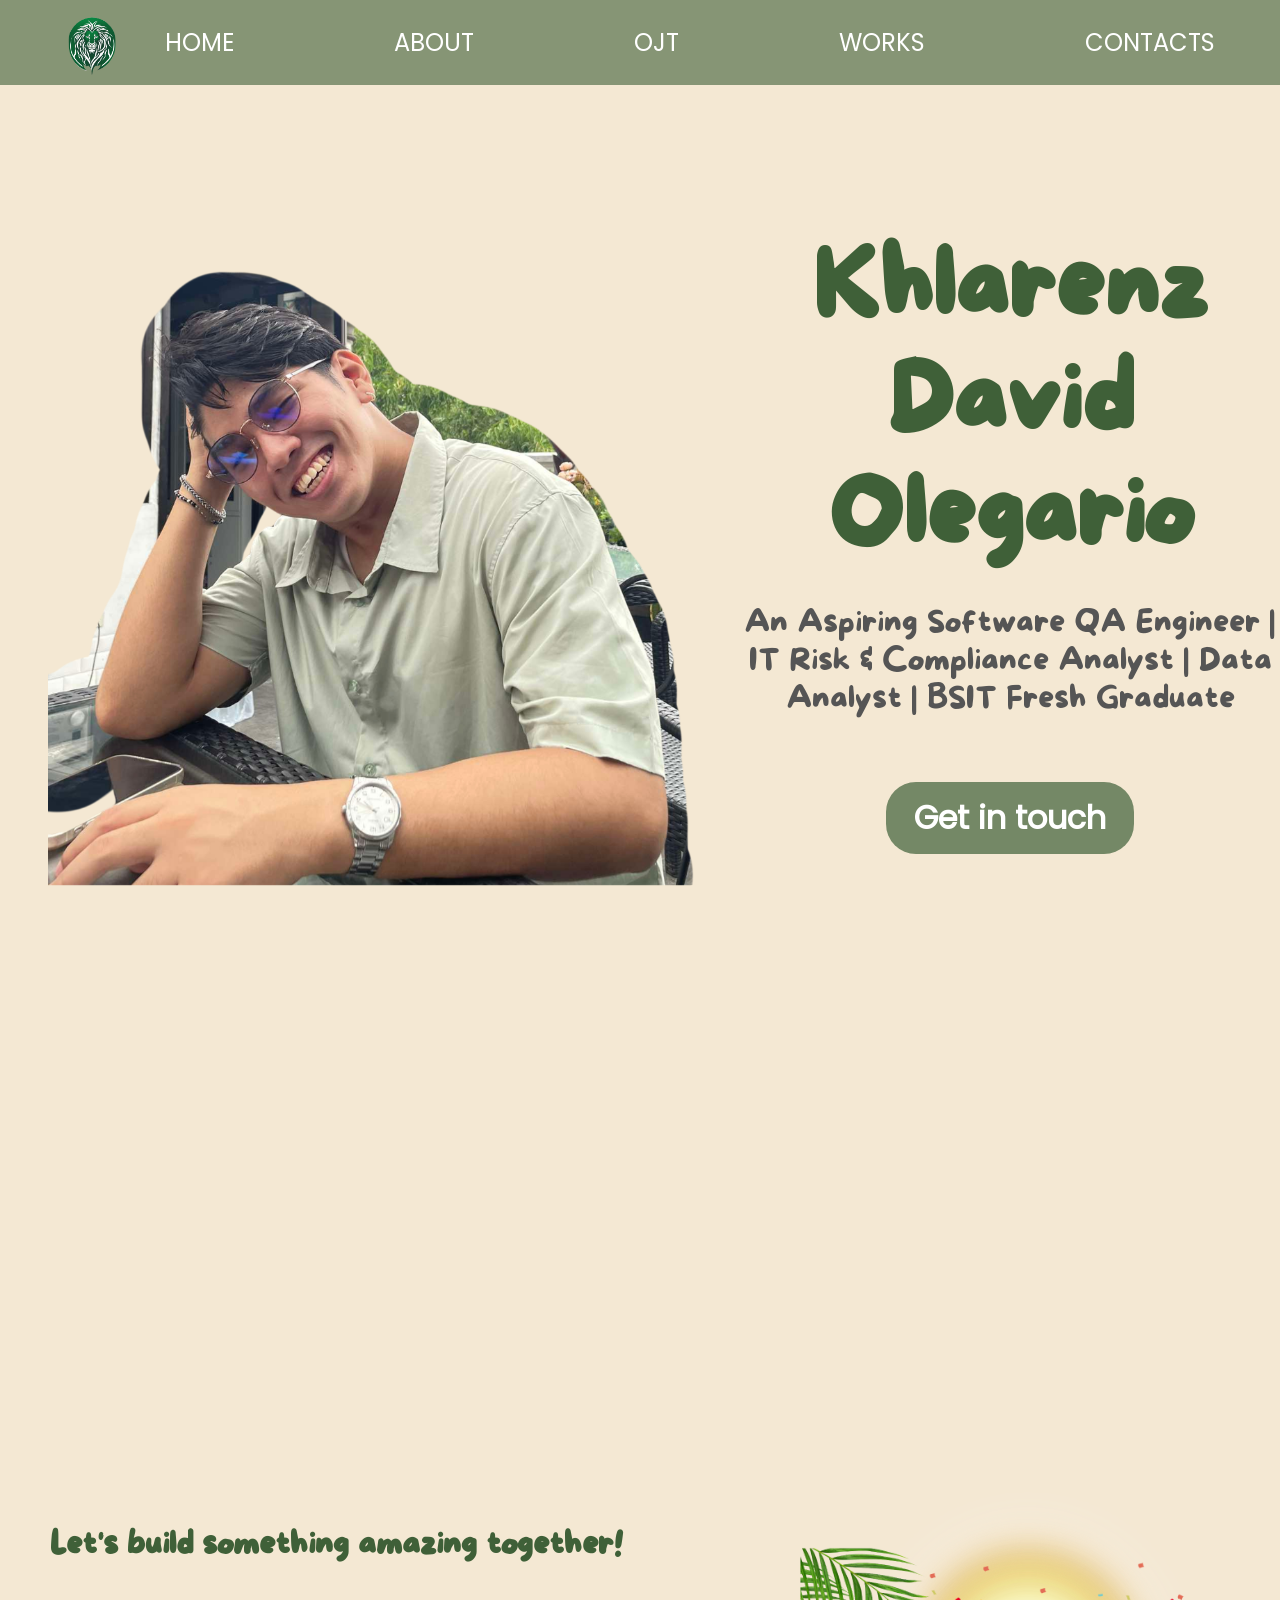
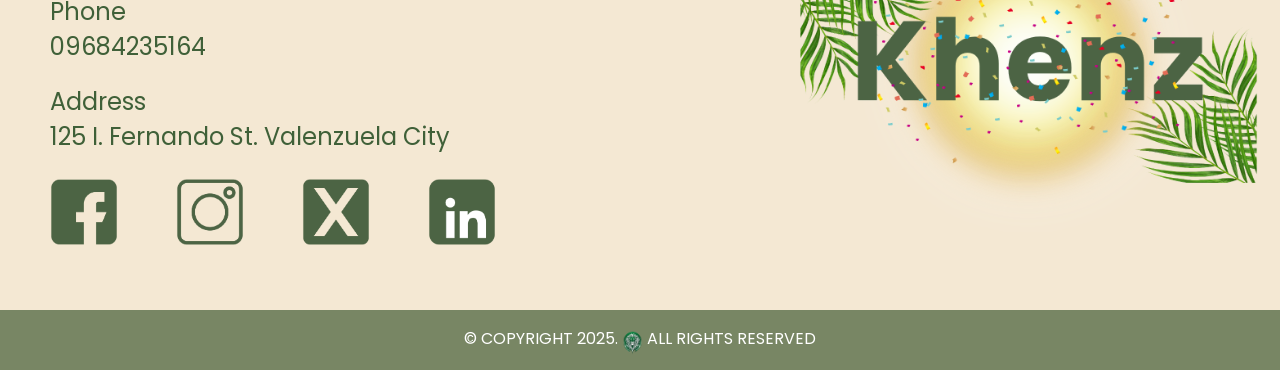
==== index.html @ c69aaf07 "chore: commit workspace changes" ====
<!DOCTYPE html>
<html lang="en">
    <head>
        <meta charset="UTF-8">
        <meta name="viewport" content="width=device-width, initial-scale=1.0">
        <link rel="stylesheet" href="style.css">
        <title>Olegario Portfolio</title>
        <link rel="apple-touch-icon" sizes="180x180" href="favicon/apple-touch-icon.png">
        <link rel="icon" type="image/png" sizes="32x32" href="favicon/favicon-32x32.png">
        <link rel="icon" type="image/png" sizes="16x16" href="favicon/favicon-16x16.png">
        <link rel="manifest" href="favicon/site.webmanifest">
    </head>
    
    <body>
    <!-- Navigation -->
     
    <div class="nav">
        <a href="#profile"><img src="assets/logo.png"></a>
        <div class="nav-desktop">
            <a href="#profile"><button>HOME</button></a>
            <a href="aboutme.html"><button>ABOUT</button></a>
            <a href="ojt.html"><button>OJT</button></a>
            <a href="myWork.html"><button>WORKS</button></a>
            <a href="#contact"><button>CONTACTS</button></a>
        </div>
        <div class="hamburger-menu" id="hamburger" onclick="toggleMenu()">☰</div>
        <div class="nav-mobile" id="nav-mobile">
            <a href="#profile" onclick="toggleMenu()"><button>HOME</button></a>
            <a href="aboutme.html" onclick="toggleMenu()"><button>ABOUT</button></a>
            <a href="ojt.html" onclick="toggleMenu()"><button>OJT</button></a>
            <a href="myWork.html" onclick="toggleMenu()"><button>WORKS</button></a>
            <a href="#contact" onclick="toggleMenu()"><button>CONTACTS</button></a>
        </div>
    </div>
    <main>
    <!-- First Page: Profile -->
    <div class="section" id="profile">
        <div class="profile">
            <img src="assets/profile.png" alt="Profile Picture">
            <div class="profile-text">
            <h1>Khlarenz David Olegario</h1>
            <p>An Aspiring Software QA Engineer | IT Risk & Compliance Analyst | Data Analyst | BSIT Fresh Graduate</p>
            <a href="#contact"><button>Get in touch</button></a>
            </div>
        </div>
    </div>

    <!-- Fourth Page: Contacts -->
    <div class="section" id="contact">
        <div class="contact-me">
            <div class="contact-head">
                <h1>Let's build something amazing together!</h1>
            </div>
                    <P>Phone <br> 09684235164</P>
                    <p>Address <br> 125 I. Fernando St. Valenzuela City</p>
                        <div class="social-icons">
                            <a href="https://www.facebook.com/zneralhk/" target="_blank"><img src="assets/facebook.png"></a>
                            <a href="https://www.instagram.com/khenzid/" target="_blank"><img src="assets/instagram.png"></a>
                            <a href="https://x.com/zneralhk" target="_blank"><img src="assets/x.png"></a>
                            <a href="https://www.linkedin.com/in/khlarenzolegario/" target="_blank"><img src="assets/linkedin.png"></a>
                        </div>
                        <div class="khenz-icon">
                            <img src="assets/khenz.png">
                        </div>
    </div>
    </div>
    </main>
    <script src="script.js"></script>
    </body>
    <footer>
        <div class="footer">
        &copy; COPYRIGHT 2025. <img src="assets/logo.png" alt="Icon"> ALL RIGHTS RESERVED
        </div>
    </footer>
</html>
---- style.css ----
/* Base Styles */
* {
    margin: 0;
    padding: 0;
    box-sizing: border-box;
    font-family: "Poppins", "More Sugar", sans-serif;
    scroll-behavior: smooth;
    max-width: 100%;
}

body {
    background-color: #f4e8d3;
    background-image: url('assets/bgPhoto.gif');
    background-size: cover;
    background-position: center;
    background-repeat: no-repeat;
    display: flex;
    flex-direction: column;
    min-height: 100vh;
    padding:0%;
    height: 100%;
    margin: 0;
    overflow-x: hidden;
    padding-top: 110px; /* prevents nav from overlapping top content */
}

/* Fullscreen Section */
.section {
    min-height: 100vh;
    height: auto;
    display: flex;
    justify-content: center;
    align-items: center;
    flex-direction: column;
    text-align: center;
    padding: 0;
    flex-wrap: wrap;
}

/* Navigation */
.nav {
    position: absolute;
    top: 0;
    width: 100%;
    display: flex;
    justify-content: center;
    gap: 100px;
    background-color: rgba(63, 96, 56, 0.6);
    padding: 15px 0;
    z-index: 1000;
    flex-wrap: wrap;
    align-items: center;
    text-align: center;
}

.nav button {
    background-color: rgba(63, 96, 56, 0);
    border-radius: 30px;
    color: white;
    border: none;
    padding: 10px 30px;
    cursor: pointer;
    font-size: 1.5em;
    transition: background-color 0.3s ease, transform 0.2s ease;
    white-space: nowrap;
}

.nav button:hover {
    background-color: rgba(63, 96, 56, 0.5);
    transform: scale(1.05);
}

.nav button:active {
    transform: scale(1.2);
    background-color: #2e4728;
}

.nav img {
    width: 3.5em;
    border-radius: 50%;
    position: absolute;
    left: 4em;
    top: 50%;
    transform: translateY(-55%);
}

/* Navigation Desktop */
.nav-desktop {
    display: flex;
    gap: 100px;
    align-items: center;
}

/* Profile Section */
.profile {
    display: flex;
    align-items: center;
    justify-content: flex-start;
    gap: 40px;
}

.profile img {
    width: 700px;
    border-radius: 10px;
    padding-left: 3em;
    margin-bottom: 0;
    transition: transform 0.2s ease;
}

.profile img:hover {
    transform: scale(1.1);
}

.profile h1 {
    font-family: "More Sugar";
    font-size: 6em;
    color: #3f6038;
    padding: 30px;
}

.profile p {
    font-size: 2em;
    color: #555555;
    font-family: "More Sugar";
}

.profile button {
    padding: 12px 28px;
    background-color: rgba(63, 96, 56, 0.7);
    color: #ffffff;
    font-size: 2em;
    font-weight: bold;
    text-align: center;
    border: none;
    border-radius: 30px;
    cursor: pointer;
    transition: background-color 0.3s ease, transform 0.2s ease;
    margin: 2em;
}

.profile button:hover {
    background-color: rgba(63, 96, 56, 0.5);
    transform: scale(1.05);
}

.profile button:active {
    transform: scale(1.2);
    background-color: #2e4728;
}

/* About Me Section */
.about {
    display: flex;
    align-items: center;
    justify-content: flex-start;
    text-align: center;
    padding: 40px 20px 50px 20px;
    margin-top: 40px;
    max-width: 1000px;
    gap: 40px;
}

.about-image {
    flex-shrink: 0;
    width: 100%;
    max-width: 500px;
}

.about-text {
    max-width: 500px;
    text-align: left;
}

.about-text h2 {
    font-size: 2em;
    color: #3f6038;
    font-weight: bold;
}

.about-text hr {
    width: 60px;
    height: 5px;
    background-color: #3f6038;
    border: none;
    margin: 10px 0;
}

.about-text h3 {
    font-size: 1.5em;
    color: #3f6038;
    margin-bottom: 10px;
    font-style: italic;
}

.about-text p {
    font-size: 1em;
    color: #333;
    line-height: 1.6;
}

.about-text strong {
    font-weight: bold;
}

.video-container {
    display: flex;
    justify-content: center; /* Centers horizontally */
    align-items: center;     /* Centers vertically (if the parent has a defined height) */
    min-height: 100vh;      /* Example: Make it at least the height of the viewport for vertical centering */
    background-color: #F4E8D3; /* Optional: background for the whole page/area */
    padding: 20px; /* Add some padding around the box */

}

.youtube-video {
    background-color: #F4E8D3; /* Background color for the box */
    border: 1px solid #f8d69a;   /* Optional: A subtle border for the box */
    border-radius: 8px;       /* Optional: Rounded corners for the box */
    box-shadow: 0 4px 8px rgba(0, 0, 0, 0.1); /* Optional: A subtle shadow */
    padding: 20px;
    margin-bottom: 40px;            /* Padding inside the box around the video */
    text-align: center;       /* Ensures the iframe itself is centered within its box if it's smaller than the box */
    max-width: fit-content;   /* Makes the box only as wide as its content */
    margin: auto 0px 295px 20px 295px;             /* Alternative to flexbox for centering if .video-container isn't flex */
}

.youtube-video iframe {
    display: block; /* Removes any extra space below the iframe */
    width: 1250px; /* Ensure the iframe maintains its specified width */
    height: 600px; /* Ensure the iframe maintains its specified height */
}

/* Working Experiences */
.working-experiences {
    width: 94%;
    max-width: 1300px;
    margin: 60px auto;
    padding: 40px 28px;
    background: rgba(255, 255, 255, 0.9);
    border-radius: 16px;
    box-shadow: 0 10px 25px rgba(0, 0, 0, 0.12);
    text-align: left;
}

.working-experiences h2 {
    text-align: center;
    color: #3f6038;
    margin-bottom: 8px;
    font-size: 2rem;
}

.working-experiences p {
    text-align: center;
    color: #4a4a4a;
    margin-bottom: 24px;
}

.experience-list {
    display: grid;
    grid-template-columns: repeat(auto-fit, minmax(320px, 1fr));
    gap: 24px;
}

.experience-item {
    background: #f8f3e9;
    border: 1px solid #e2d6c3;
    border-radius: 12px;
    padding: 18px 16px;
    box-shadow: 0 6px 14px rgba(0, 0, 0, 0.06);
    display: flex;
    flex-direction: column;
    gap: 10px;
}

.experience-item h3 {
    color: #224120;
    margin: 0;
    font-size: 1.25rem;
    padding: 10px 12px;
    background: linear-gradient(135deg, #e4f0e2, #d3e6cb);
    border-radius: 12px;
    border: 1px solid #b6d0a8;
    box-shadow: 0 6px 14px rgba(34, 65, 32, 0.12);
}

.experience-meta {
    display: grid;
    grid-template-columns: repeat(auto-fit, minmax(220px, 1fr));
    gap: 10px;
    font-weight: 600;
    color: #1f3b1a;
}

.experience-company {
    display: block;
    width: 100%;
    padding: 10px 12px;
    border-radius: 12px;
    background: linear-gradient(135deg, #d9f2d4, #c4e6be);
    border: 1px solid #9bc48e;
    color: #1f3b1a;
    box-shadow: 0 5px 12px rgba(31, 59, 26, 0.12);
}

.experience-dates {
    display: block;
    width: 100%;
    padding: 10px 12px;
    border-radius: 12px;
    background: linear-gradient(135deg, #e3f5dc, #d2ebc9);
    border: 1px solid #a7c89b;
    color: #2c4d24;
    box-shadow: 0 5px 12px rgba(44, 77, 36, 0.1);
}

.experience-item ul {
    padding-left: 18px;
    color: #444;
    line-height: 1.6;
    margin: 0;
}

/* Responsive adjustments for smaller screens */
@media (max-width: 600px) {
    .youtube-video {
        max-width: 90vw;
        margin: 20px auto 40px auto;
        padding: 10px;
    }

    .youtube-video iframe {
        width: 100%;
        height: auto;
        max-width: 100%;
        min-height: 300px;
    }
}

@media (max-width: 768px) {
    .youtube-video {
        max-width: 90vw;
        margin: 0px auto 40px auto;
        padding: 20px;
    }

    .youtube-video iframe {
        width: 100%;
        height: auto;
        max-width: 100%;
        min-height: 300px;
    }
}

/* Portfolio */
.portfolio {
    text-align: center;
    padding: 20px 20px;
    display: flex;
    flex-direction: column;
    align-items: center;
}

.portfolio-grid {
    display: flex;
    flex-wrap: wrap;
    justify-content: center;
    gap: 30px;
    padding: 20px;
}

.portfolio-card {
    background: white;
    border-radius: 10px;
    overflow: hidden;
    box-shadow: 0 4px 8px rgba(0, 0, 0, 0.2);
    flex: 1 1 300px;
    transition: transform 0.3s ease;
    max-width: 100%;
}

.portfolio-info {
    padding: 15px;
    height: auto;
    overflow: hidden;
    flex-grow: 1;
    display: flex;
    flex-direction: column;
    justify-content: space-between;
}

.portfolio-card:hover {
    transform: scale(1.05);
}

.portfolio-card img {
    width: 100%;
    height: 200px;
    object-fit: cover;
}

.portfolio-info h2 {
    font-size: 1.5em;
    color: #3f6038;
}

.portfolio-info p {
    font-size: 1em;
    color: #666;
    margin: 10px 0;
}

/* OJT Skills Section */
.skills-section {
    width: 100%;
    max-width: 1200px;
    margin: 40px auto 20px auto;
    padding: 40px 24px;
    background: rgba(255, 255, 255, 0.9);
    border-radius: 16px;
    box-shadow: 0 10px 25px rgba(0, 0, 0, 0.15);
    text-align: center;
}

.skills-section h2 {
    font-size: 2rem;
    color: #3f6038;
    margin-bottom: 8px;
}

.skills-section p {
    color: #4a4a4a;
    margin-bottom: 30px;
    font-size: 1.05rem;
}

.skills-grid {
    display: grid;
    grid-template-columns: repeat(auto-fit, minmax(280px, 1fr));
    gap: 20px;
}

.skills-card {
    background: #f8f3e9;
    border: 1px solid #e2d6c3;
    border-radius: 12px;
    padding: 20px 18px;
    text-align: left;
    box-shadow: 0 6px 14px rgba(0, 0, 0, 0.08);
}

.skills-card h3 {
    color: #3f6038;
    margin-bottom: 12px;
    font-size: 1.25rem;
}

.skills-card ul {
    list-style: none;
    padding: 0;
    margin: 0;
}

.skills-card li {
    padding: 8px 0;
    border-bottom: 1px dashed #d6c8b2;
    color: #444;
    font-size: 1rem;
}

.skills-card li:last-child {
    border-bottom: none;
}

.button {
    display: inline-block;
    background-color: #3f6038;
    color: white;
    padding: 5px 10px;
    text-decoration: none;
    border-radius: 5px;
    font-size: 1em;
    margin-top: 10px;
    transition: background 0.3s ease;
}

.button:hover {
    background-color: #2c4726;
}

.modal {
    display: none; /* Hidden by default */
    position: fixed; /* Stay in place */
    z-index: 1000; /* Sit on top of everything */
    left: 0;
    top: 0;
    width: 100%; /* Full width */
    height: 100%; /* Full height */
    background-color: rgba(0,0,0,0.8); /* Black w/ opacity */

    /* Flexbox for perfect centering */
    display: flex;
    justify-content: center; /* Center horizontally */
    align-items: center;     /* Center vertically */
}

/* Modal Content/Box */
.modal-content {
    background-color: #fefefe;
    padding: 20px;
    border: 1px solid #888;
    border-radius: 8px; /* Optional: Rounded corners for the modal box */
    box-shadow: 0 5px 15px rgba(0,0,0,0.3); /* Optional: More prominent shadow */

    /* Max dimensions relative to the viewport, allowing for padding */
    width: 85vw; /* Width is 85% of viewport width */
    height: 85vh; /* Height is 85% of viewport height */

    /* Remove overflow */
    overflow: hidden; /* This prevents scrollbars on the modal content itself */
    position: relative; /* Needed for absolute positioning of the close button */

    /* Ensure content inside can be flexed for proper scaling */
    display: flex;
    justify-content: center;
    align-items: center;
}

/* The Close Button */
.close {
    color: #aaa;
    position: absolute; /* Position it in the top right corner */
    top: 15px; /* Adjust as needed for padding */
    right: 30px; /* Adjust as needed for padding */
    font-size: 35px; /* Slightly larger for easier clicking */
    font-weight: bold;
    cursor: pointer;
    z-index: 1001; /* Ensure close button is above content */
}

.close:hover,
.close:focus {
    color: #333; /* Darker on hover */
    text-decoration: none;
    cursor: pointer;
}

/* Styles for the content within the modal */
#modal-content-area {
    width: 100%;
    height: 100%;
    display: flex;
    justify-content: center;
    align-items: center;
}

#modal-content-area img {
    max-width: 100%; /* Image scales down to fit modal width */
    max-height: 100%; /* Adjust height to fit modal height */
    display: block; /* Remove extra space below image */
    object-fit: contain; /* Ensures the entire image is visible within its bounds */
}

#modal-content-area iframe {
    width: 100% !important; /* Video scales down to fit modal width */
    height: 100% !important; /* Video scales down to fit modal height */
    display: block; /* Remove extra space below iframe */
    aspect-ratio: 16/9; /* Maintain video aspect ratio */
}

/* Style for the button */
.button {
    background-color: #3F6038; /* Green */
    border: none;
    color: white;
    padding: 10px 20px;
    text-align: center;
    text-decoration: none;
    display: inline-block;
    font-size: 16px;
    margin: 4px 2px;
    cursor: pointer;
    border-radius: 5px;
}


/* Contact Me */
.contact-me {
    background-color: #f4e8d3;
    color: #3f6038;
    width: 100%;
    height: 100vh;
    display: flex;
    flex-direction: column;
    justify-content: flex-end;
    align-items: flex-start;
    text-align: left;
    padding: 50px 50px;
    position: relative;
}

.contact-head h1 {
    font-family: "More Sugar";
    font-size: 2em;
    margin-bottom: 20px;
}

.contact-me p {
    font-size: 1.5em;
    margin: 10px 0;
}

/* Social Media Icons */
.social-icons {
    display: flex;
    gap: 30px;
}

.social-icons a {
    text-decoration: none;
    color: #3f6038;
    font-size: 3em;
    width: 2em;
    height: 2em;
    display: flex;
    align-items: row;
    justify-content: flex-start;
    transition: transform 0.2s ease;
}

.social-icons a:hover {
    transform: scale(1.1);
}

/* Removed duplicate .contact-me selector to avoid overlap */

.khenz-icon {
    position: absolute;
    bottom: 0;
    right: 0;
    width: 100%;
    max-width: 500px;
    height: 500px;
}

.khenz-icon img {
    width: 500px;
    height: 500px;
    object-fit: contain;
}

/* Footer */
.footer {
    background-color: #788664;
    color: white;
    text-align: center;
    padding: 15px 0;
    width: 100%;
    margin-top: auto;
    position: flex;
    bottom: 0;
}

.footer img {
    height: 30px;
    vertical-align: middle;
}

/* Responsive Styles */

/* Mobile View (up to 768px) */
@media (max-width: 768px) {
    /* Navigation adjustments for mobile */
    .nav {
        flex-direction: row; /* Nav itself is a row (logo + hamburger) */
        justify-content: space-between; /* Space out logo and hamburger */
        align-items: center;
        padding: 15px 20px; /* Adjust padding for mobile nav bar */
        position: flex; /* Keep nav at the top when scrolling */
        top: 0;
        left: 0;
        width: 100%;
        background-color: rgba(63, 96, 56, 0.9); /* Less transparent for fixed bar */
        box-sizing: border-box; /* Include padding in the element's total width/height */
        height: auto;
        gap: 0; /* Remove gap between main nav items */
    }

    .nav-logo-link { /* Adjust logo container for mobile */
        position: static; /* Remove absolute positioning */
        transform: none; /* Remove transform */
        margin-right: auto; /* Pushes hamburger to the right */
        margin-left: 0;
        padding: 0;
    }

    .nav-logo {
        display: 3em; /* Smaller logo for mobile */
    }

    .nav img {
        display: none; /* Hide logo image on mobile */
    }

    /* Show hamburger menu on mobile */
    .hamburger-menu {
        display: block;
    }

    /* Navigation Links Container (hidden by default on mobile) */
    .nav-links {
        display: flex;
        flex-direction: column; /* Stack buttons vertically in the menu */
        width: 100%;
        background-color: rgba(63, 96, 56, 0.95); /* Background for the dropdown menu */
        position: absolute;
        top: 100%; /* Position below the nav bar */
        left: 0;
        max-height: 0; /* Hide by default */
        overflow: hidden; /* Hide content when max-height is 0 */
        transition: max-height 0.4s ease-out; /* Smooth transition for opening/closing */
        padding: 0; /* Remove default padding for hidden state */
        text-align: center;
        box-shadow: 0 4px 8px rgba(0, 0, 0, 0.2);
    }

    .nav-links.active { /* Class added by JavaScript to show menu */
        max-height: 300px; /* Adjust based on content height. Make it large enough to show all buttons. */
        padding: 10px 0; /* Add padding when active */
    }

    .nav-links a { /* Style for anchor tags within the menu */
        display: block; /* Make anchors take full width */
        width: 100%;
        padding: 0; /* Remove padding from anchor, buttons handle it */
    }

    .nav-links button {
        width: 100%; /* Make buttons fill the menu width */
        padding: 15px 0; /* Adjust button padding for mobile menu */
        font-size: 1.4em;
        border-radius: 0; /* Remove border-radius for full width buttons */
        background-color: transparent; /* Transparent background */
        transition: background-color 0.3s ease;
    }

    .nav-links button:hover {
        background-color: rgba(63, 96, 56, 0.7); /* Hover effect for menu buttons */
    }

    /* Adjust main content sections to account for fixed nav */
    .section {
        height: auto;
        min-height: 80vh; /* Re-apply min-height for mobile if desired, or let base control */
        padding-top: 0; /* Remove extra padding at top */
        display: flex;
        flex-direction: column;
        justify-content: flex-start;
        align-items: center;
        text-align: center;
    }

    /* All other mobile adjustments remain the same for single column layout */
    .profile {
        flex-direction: column;
        align-items: center;
        padding: 20px;
    }

    .profile h1 {
        font-size: 2.8em;
        text-align: center;
        padding: 15px;
    }

    .profile p {
        font-size: 1.5em;
    }

    .profile img {
        width: 100%;
        max-width: 350px;
        padding-left: 0;
        margin-bottom: 20px;
    }

    .profile button {
        font-size: 1.5em;
        margin: 1em;
    }

    .about {
        flex-direction: column;
        align-items: center;
        justify-content: center;
        padding: 20px 15px;
        max-width: 100%;
        margin-top: 0;
    }

    .about-image {
        max-width: 300px;
        margin: 0 auto 20px auto;
        display: flex;
        justify-content: center;
    }

    .about-image img {
        width: 100%;
        max-width: 100%;
        transform: translateX(30px);
    -webkit-transform: translateX(30px);
    -moz-transform: translateX(30px);
    -ms-transform: translateX(30px);
    -o-transform: translateX(30px);
    }

    .about-text {
        text-align: center;
        max-width: 100%;
    }

    .about-text h2 {
        font-size: 1.8em;
    }

    .about-text h3 {
        font-size: 1.2em;
    }

    .about-text p {
        font-size: 0.9em;
    }

    .youtube-video iframe {
        width: 100%; /* Make the video fluid on smaller screens */
        height: auto; /* Adjust height proportionally */
        max-width: 100%; /* Make it larger on mobile */
    }

    .portfolio-grid {
        flex-direction: column; /* Ensures cards stack vertically */
        align-items: center;
        padding: 15px;
    }

    .portfolio-card {
        flex: none;
        width: 320px;
        max-width: 320px;
        min-width: 320px;
        min-height: 420px;
        max-height: 420px;
        display: flex;
        flex-direction: column;
        justify-content: flex-start;
    }

    .portfolio-card img {
        width: 100%;
        height: 200px;
        object-fit: cover;
        flex-shrink: 0;
    }

    .portfolio-info {
        flex: 1 1 auto;
        display: flex;
        flex-direction: column;
        justify-content: space-between;
    }

    .portfolio-info h2 {
        font-size: 1.3em;
    }

    .portfolio-info p {
        font-size: 0.9em;
    }

    .contact-me {
        text-align: center;
        padding: 30px 20px;
        align-items: center;
        justify-content: center;
        height: auto;
        min-height: 80vh;
    }

    .contact-head h1 {
        font-size: 1.8em;
        margin-bottom: 15px;
    }

    .contact-me p {
        font-size: 1.2em;
        margin: 8px 0;
    }

    .social-icons {
        justify-content: center;
        gap: 20px;
    }

    .social-icons a {
        font-size: 2.5em;
    }

    .khenz-icon {
        position: static;
        width: 100%;
        max-width: 250px;
        height: auto;
        margin-top: 30px;
    }

    .khenz-icon img {
        width: 100%;
        height: auto;
    }

    .footer {
        padding: 10px 0;
        font-size: 0.8em;
    }
}

/* Fonts */
@font-face {
    font-family: "More Sugar";
    src: url("more-sugar.regular.ttf") format("truetype");
    font-weight: normal;
    font-style: normal;
}

@font-face {
    font-family: "Poppins";
    src: url("Poppins-Regular.ttf") format("truetype");
    font-weight: normal;
    font-style: normal;
}

/* Hamburger Menu Styles */
.hamburger-menu {
    display: none;
    font-size: 2em;
    color: white;
    cursor: pointer;
    border: none;
    background: none;
    padding: 10px 15px;
    z-index: 1001;
}

.hamburger-menu:hover {
    opacity: 0.8;
}

.nav-mobile {
    display: none;
    position: absolute;
    top: 100%;
    left: 0;
    right: 0;
    background-color: rgba(63, 96, 56, 0.95);
    flex-direction: column;
    padding: 0;
    box-shadow: 0 8px 16px rgba(0, 0, 0, 0.2);
}

.nav-mobile.active {
    display: flex;
}

.nav-mobile a {
    width: 100%;
    display: block;
}

.nav-mobile button {
    width: 100%;
    border-radius: 0;
    padding: 15px 20px;
    font-size: 1.1em;
    background-color: transparent;
    border: none;
    text-align: left;
    transition: background-color 0.3s ease;
}

.nav-mobile button:hover {
    background-color: rgba(63, 96, 56, 0.7);
}

/* Mobile Responsive - Navigation Only */
@media (max-width: 1024px) {
    .nav {
        gap: 50px;
        padding: 12px 0;
    }

    .nav button {
        font-size: 1.2em;
        padding: 8px 20px;
    }
}

@media (max-width: 768px) {
    .nav {
        justify-content: space-between;
        gap: 0;
        padding: 10px 15px;
    }

    .nav img {
        width: 2.5em;
        position: static;
        left: auto;
        top: auto;
        transform: none;
        margin: 0;
    }

    .nav-desktop {
        display: none;
    }

    .hamburger-menu {
        display: block;
    }

    .nav-mobile {
        position: fixed;
        top: 60px;
        left: 0;
        right: 0;
        width: 100%;
        border-radius: 0;
    }

    .nav-mobile button {
        font-size: 1em;
        padding: 12px 20px;
    }
}

@media (max-width: 480px) {
    .nav {
        padding: 8px 12px;
    }

    .nav img {
        width: 2em;
    }

    .hamburger-menu {
        font-size: 1.5em;
        padding: 8px 12px;
    }

    .nav-mobile button {
        font-size: 0.9em;
        padding: 10px 15px;
    }
}
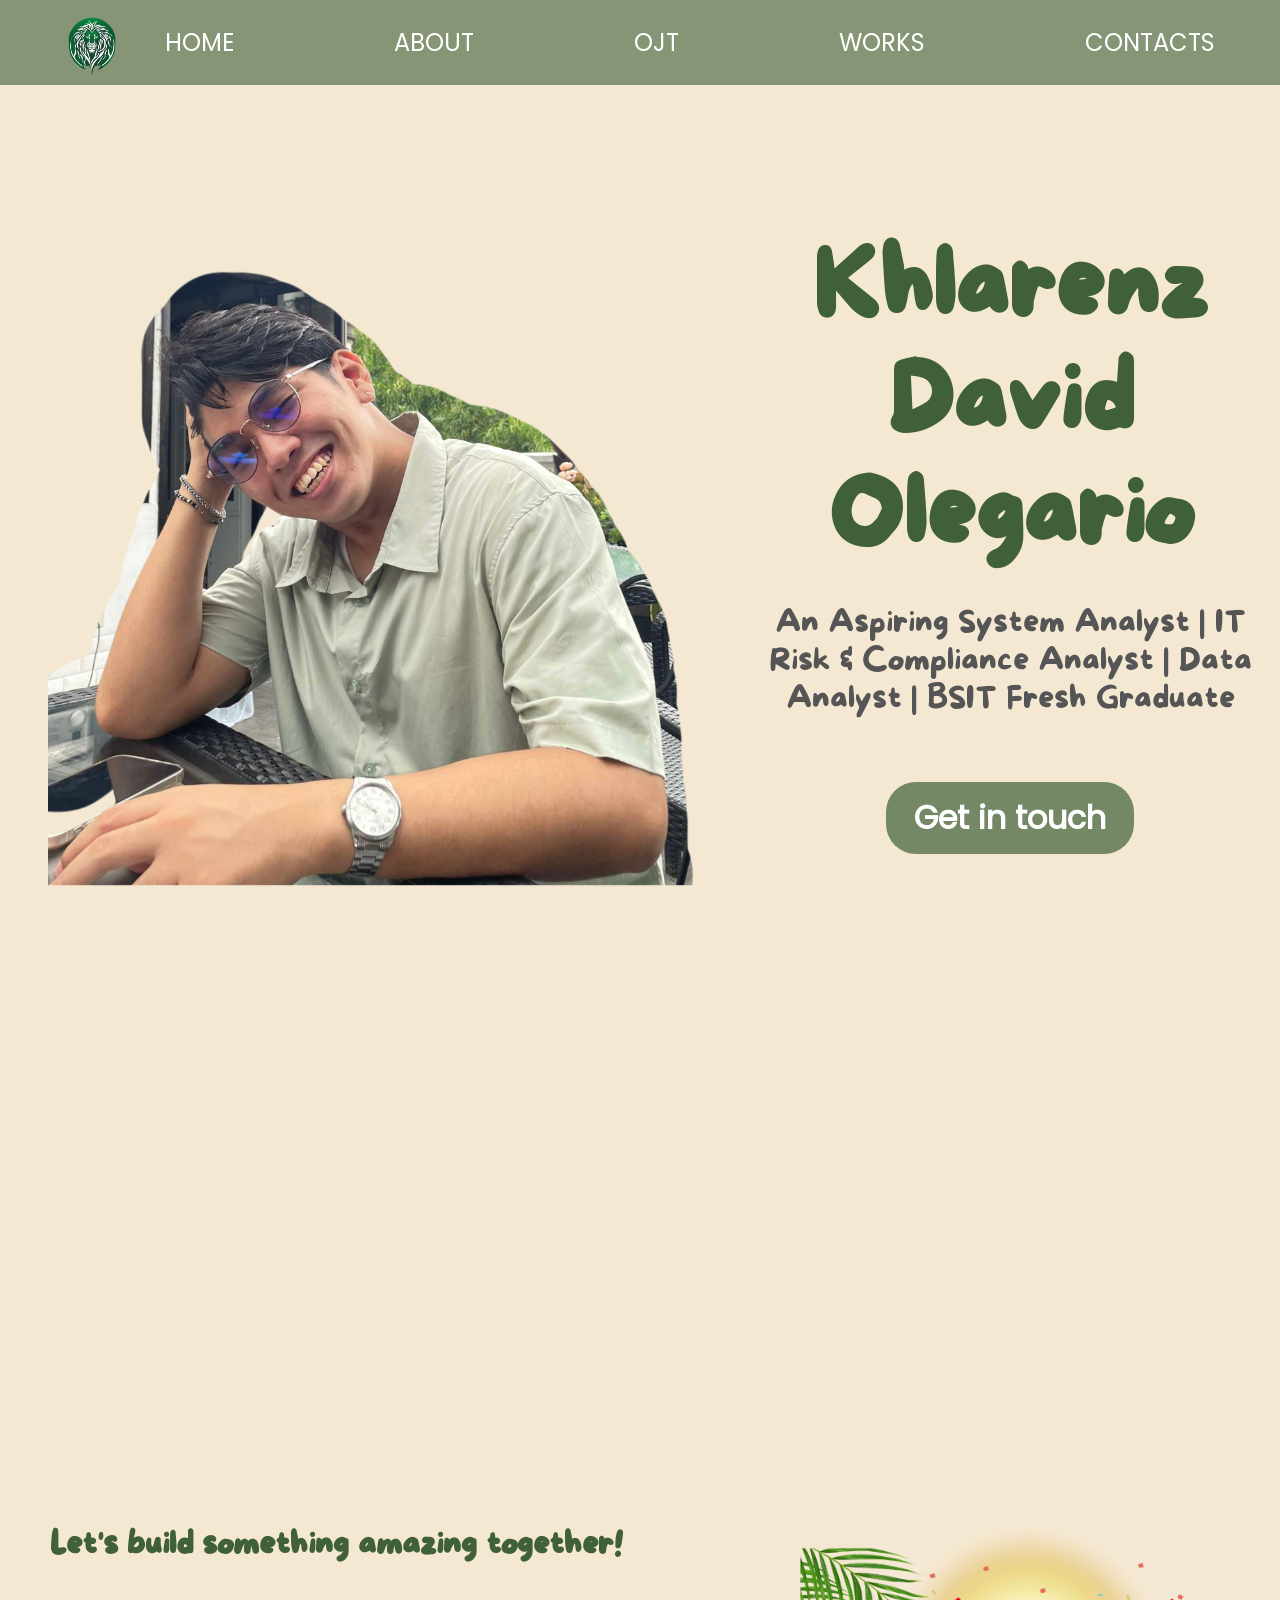
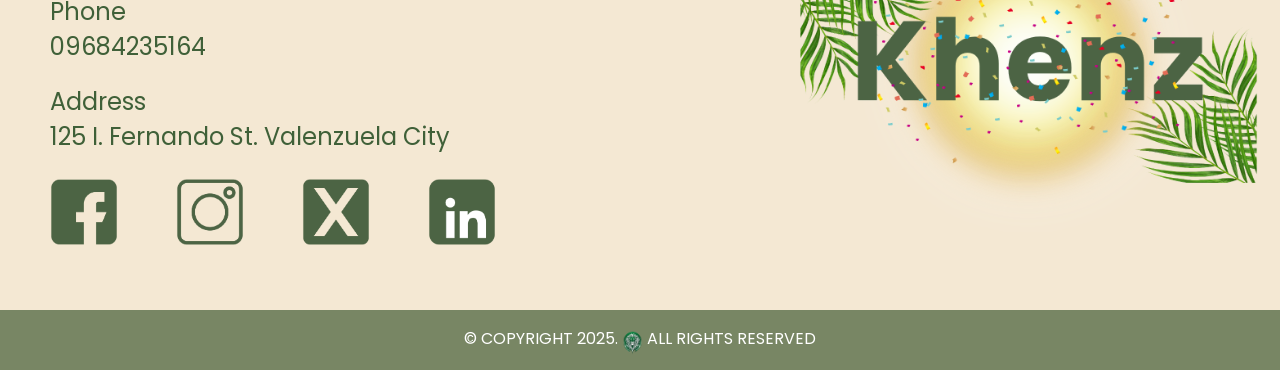
==== commit be507d05: "Update profile headline" ====
--- a/index.html
+++ b/index.html
@@ -39,7 +39,7 @@
             <img src="assets/profile.png" alt="Profile Picture">
             <div class="profile-text">
             <h1>Khlarenz David Olegario</h1>
-            <p>An Aspiring Software QA Engineer | IT Risk & Compliance Analyst | Data Analyst | BSIT Fresh Graduate</p>
+            <p>An Aspiring System Analyst | IT Risk & Compliance Analyst | Data Analyst | BSIT Fresh Graduate</p>
             <a href="#contact"><button>Get in touch</button></a>
             </div>
         </div>
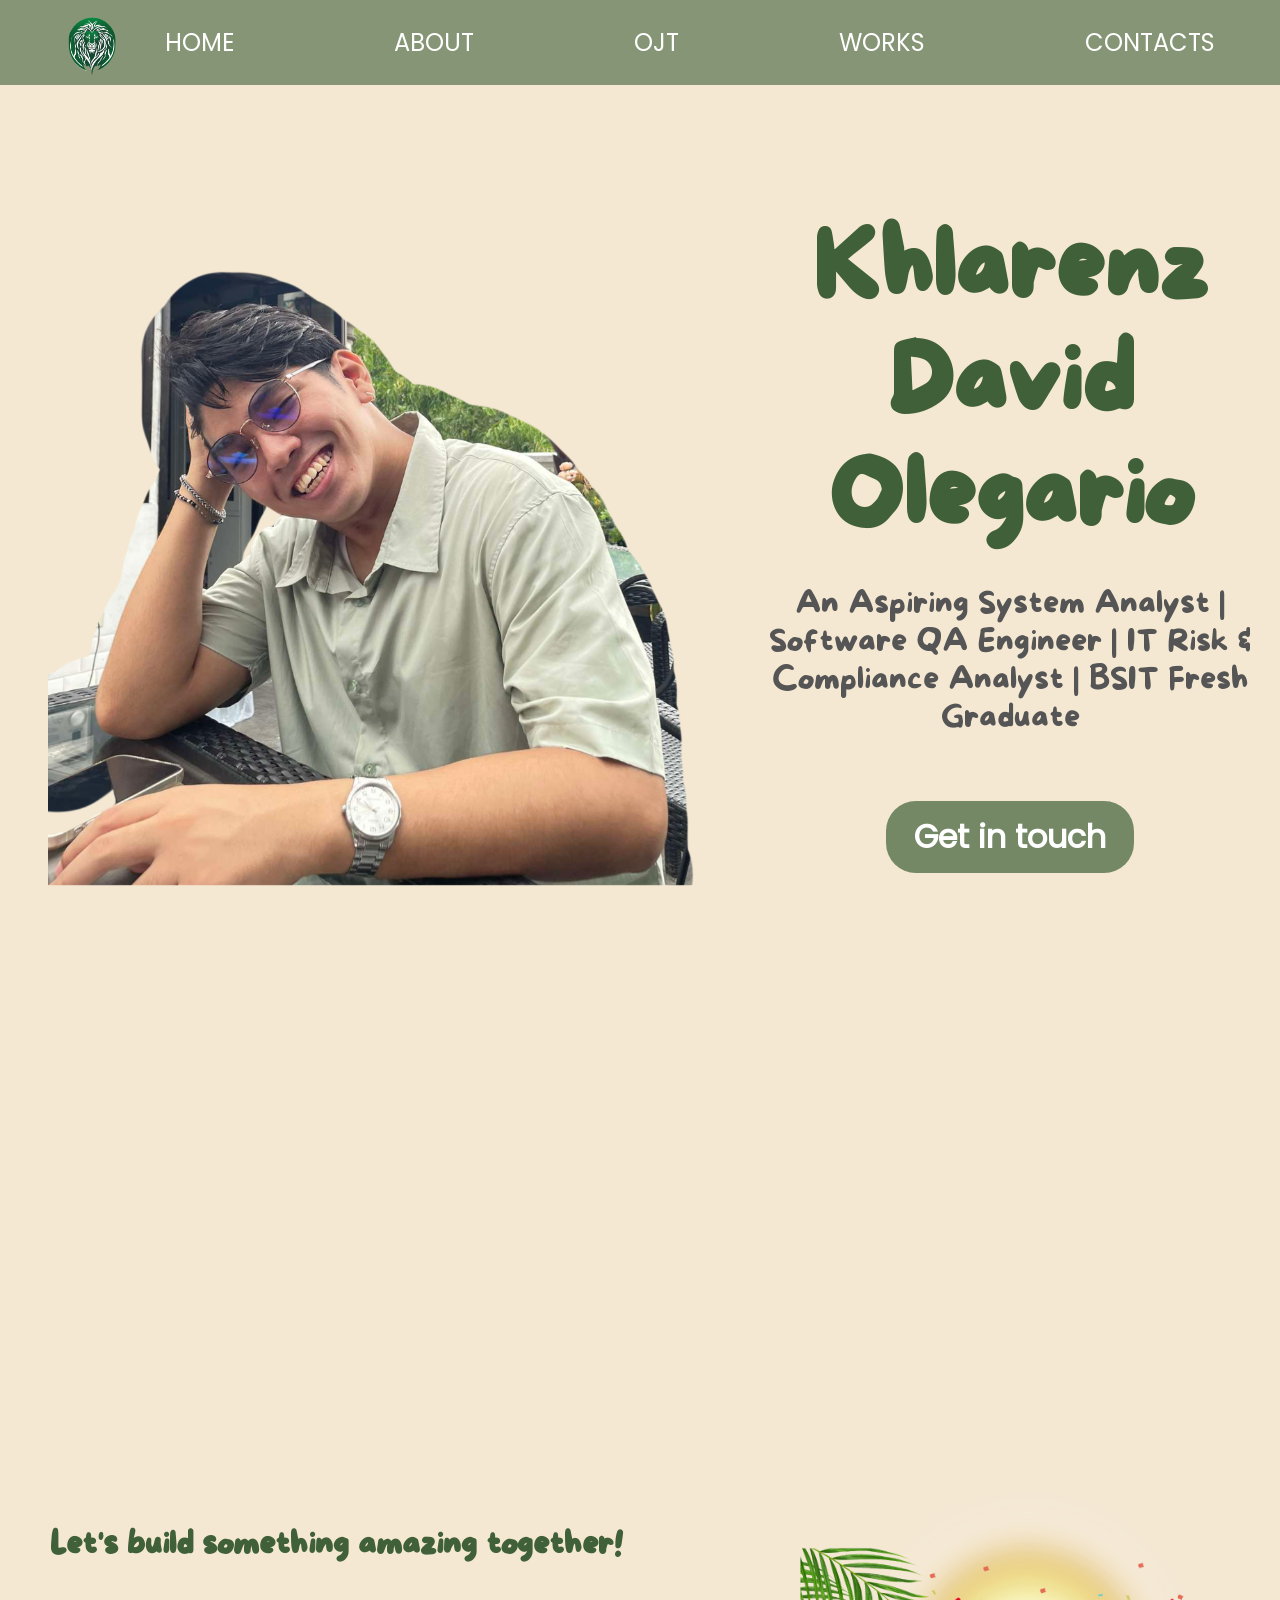
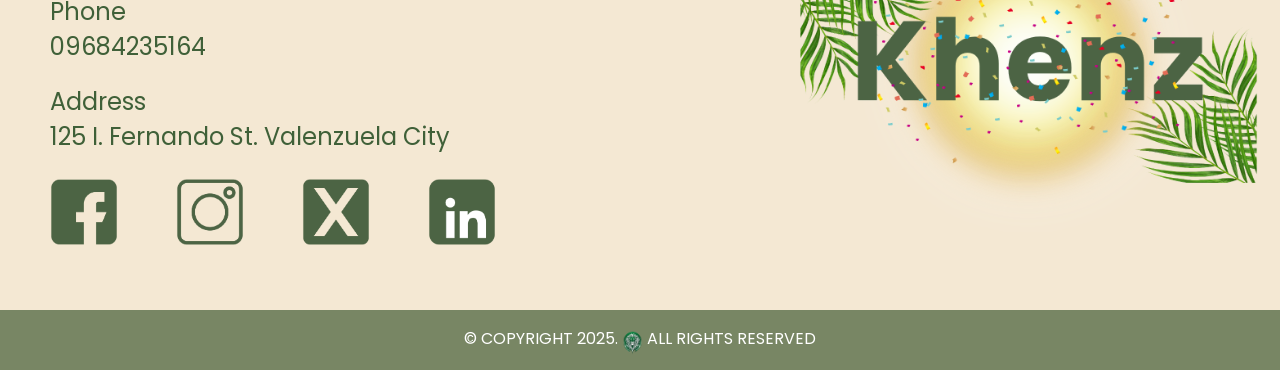
==== commit c2df957f: "Update portfolio pages" ====
--- a/index.html
+++ b/index.html
@@ -39,7 +39,7 @@
             <img src="assets/profile.png" alt="Profile Picture">
             <div class="profile-text">
             <h1>Khlarenz David Olegario</h1>
-            <p>An Aspiring System Analyst | IT Risk & Compliance Analyst | Data Analyst | BSIT Fresh Graduate</p>
+            <p>An Aspiring System Analyst | Software QA Engineer | IT Risk & Compliance Analyst | BSIT Fresh Graduate</p>
             <a href="#contact"><button>Get in touch</button></a>
             </div>
         </div>
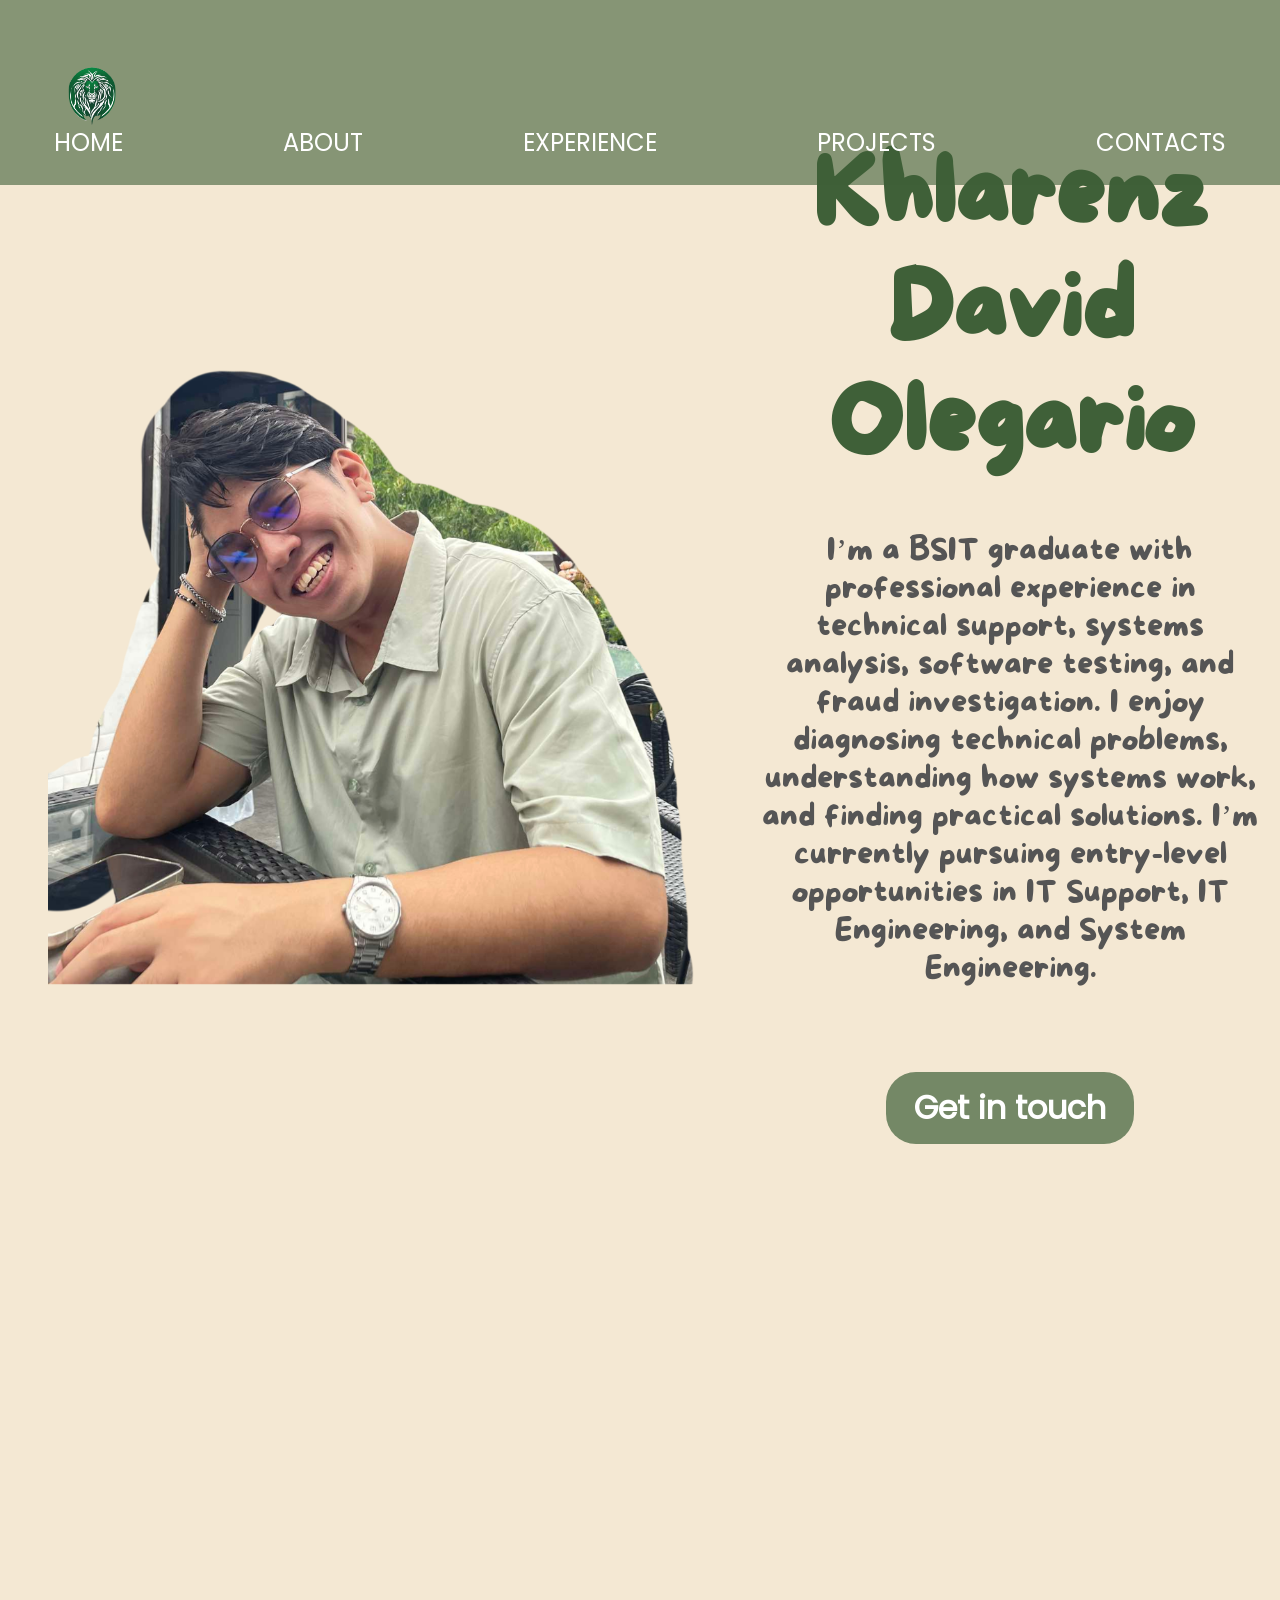
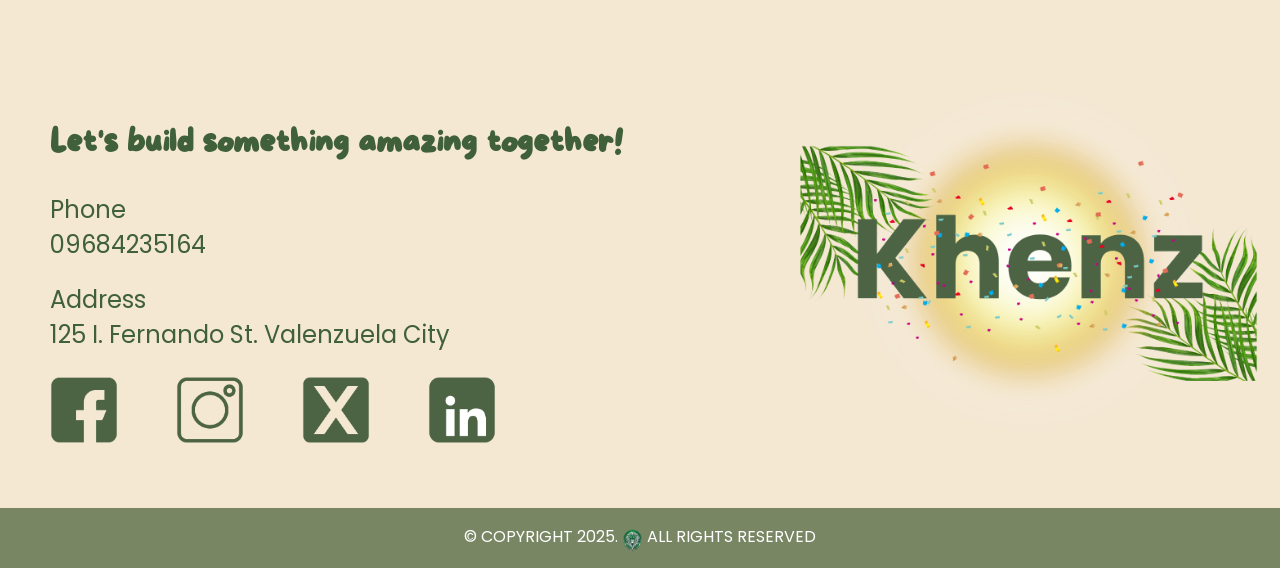
==== commit a68937f2: "Update portfolio layout and content" ====
--- a/index.html
+++ b/index.html
@@ -13,23 +13,24 @@
     
     <body>
     <!-- Navigation -->
-     
     <div class="nav">
-        <a href="#profile"><img src="assets/logo.png"></a>
+        <a href="index.html"><img src="assets/logo.png"></a>
         <div class="nav-desktop">
-            <a href="#profile"><button>HOME</button></a>
+            <a href="index.html"><button>HOME</button></a>
             <a href="aboutme.html"><button>ABOUT</button></a>
-            <a href="ojt.html"><button>OJT</button></a>
-            <a href="myWork.html"><button>WORKS</button></a>
-            <a href="#contact"><button>CONTACTS</button></a>
+            <a href="experience.html"><button>EXPERIENCE</button></a>
+            <!-- <a href="ojt.html"><button>OJT</button></a> -->
+            <a href="project.html"><button>PROJECTS</button></a>
+            <a href="contact.html"><button>CONTACTS</button></a>
         </div>
         <div class="hamburger-menu" id="hamburger" onclick="toggleMenu()">☰</div>
         <div class="nav-mobile" id="nav-mobile">
-            <a href="#profile" onclick="toggleMenu()"><button>HOME</button></a>
+            <a href="index.html" onclick="toggleMenu()"><button>HOME</button></a>
             <a href="aboutme.html" onclick="toggleMenu()"><button>ABOUT</button></a>
-            <a href="ojt.html" onclick="toggleMenu()"><button>OJT</button></a>
-            <a href="myWork.html" onclick="toggleMenu()"><button>WORKS</button></a>
-            <a href="#contact" onclick="toggleMenu()"><button>CONTACTS</button></a>
+            <a href="experience.html" onclick="toggleMenu()"><button>EXPERIENCE</button></a>
+            <!-- <a href="ojt.html" onclick="toggleMenu()"><button>OJT</button></a> -->
+            <a href="project.html" onclick="toggleMenu()"><button>PROJECTS</button></a>
+            <a href="contact.html" onclick="toggleMenu()"><button>CONTACTS</button></a>
         </div>
     </div>
     <main>
@@ -39,8 +40,8 @@
             <img src="assets/profile.png" alt="Profile Picture">
             <div class="profile-text">
             <h1>Khlarenz David Olegario</h1>
-            <p>An Aspiring System Analyst | Software QA Engineer | IT Risk & Compliance Analyst | BSIT Fresh Graduate</p>
-            <a href="#contact"><button>Get in touch</button></a>
+            <p>I’m a BSIT graduate with professional experience in technical support, systems analysis, software testing, and fraud investigation. I enjoy diagnosing technical problems, understanding how systems work, and finding practical solutions. I’m currently pursuing entry-level opportunities in IT Support, IT Engineering, and System Engineering.</p>
+            <a href="contact.html"><button>Get in touch</button></a>
             </div>
         </div>
     </div>
@@ -57,7 +58,7 @@
                             <a href="https://www.facebook.com/zneralhk/" target="_blank"><img src="assets/facebook.png"></a>
                             <a href="https://www.instagram.com/khenzid/" target="_blank"><img src="assets/instagram.png"></a>
                             <a href="https://x.com/zneralhk" target="_blank"><img src="assets/x.png"></a>
-                            <a href="https://www.linkedin.com/in/khlarenzolegario/" target="_blank"><img src="assets/linkedin.png"></a>
+                            <a href="https://www.linkedin.com/in/khlarenz/" target="_blank"><img src="assets/linkedin.png"></a>
                         </div>
                         <div class="khenz-icon">
                             <img src="assets/khenz.png">
--- a/style.css
+++ b/style.css
@@ -122,6 +122,7 @@
     font-size: 2em;
     color: #555555;
     font-family: "More Sugar";
+    padding: 20px;
 }
 
 .profile button {
@@ -152,23 +153,33 @@
 .about {
     display: flex;
     align-items: center;
-    justify-content: flex-start;
+    justify-content: center;
     text-align: center;
     padding: 40px 20px 50px 20px;
     margin-top: 40px;
-    max-width: 1000px;
+    width: min(1200px, 100%);
     gap: 40px;
 }
 
 .about-image {
-    flex-shrink: 0;
+    flex: 0 0 430px;
+    max-width: 430px;
     width: 100%;
-    max-width: 500px;
 }
 
 .about-text {
-    max-width: 500px;
+    flex: 1 1 0;
+    min-width: 0;
+    max-width: 620px;
     text-align: left;
+}
+
+.about-text p {
+    font-size: 1em;
+    color: #333;
+    line-height: 1.9;
+    margin-bottom: 15px;
+    letter-spacing: 0.3px;
 }
 
 .about-text h2 {
@@ -234,7 +245,7 @@
 .working-experiences {
     width: 94%;
     max-width: 1300px;
-    margin: 60px auto;
+    margin: 10px auto 40px auto;
     padding: 40px 28px;
     background: rgba(255, 255, 255, 0.9);
     border-radius: 16px;
@@ -270,6 +281,13 @@
     display: flex;
     flex-direction: column;
     gap: 10px;
+    transition: transform 0.25s ease, box-shadow 0.25s ease, border-color 0.25s ease;
+}
+
+.experience-item:hover {
+    transform: translateY(-6px);
+    box-shadow: 0 12px 22px rgba(34, 65, 32, 0.14);
+    border-color: #c0d3b0;
 }
 
 .experience-item h3 {
@@ -281,6 +299,13 @@
     border-radius: 12px;
     border: 1px solid #b6d0a8;
     box-shadow: 0 6px 14px rgba(34, 65, 32, 0.12);
+    transition: transform 0.25s ease, box-shadow 0.25s ease, background 0.25s ease;
+}
+
+.experience-item:hover h3 {
+    transform: translateY(-2px);
+    background: linear-gradient(135deg, #edf7e8, #dcefd4);
+    box-shadow: 0 8px 18px rgba(34, 65, 32, 0.18);
 }
 
 .experience-meta {
@@ -409,10 +434,10 @@
     margin: 10px 0;
 }
 
-/* OJT Skills Section */
+/* Skills Section */
 .skills-section {
     width: 100%;
-    max-width: 1200px;
+    max-width: 1300px;
     margin: 40px auto 20px auto;
     padding: 40px 24px;
     background: rgba(255, 255, 255, 0.9);
@@ -663,6 +688,205 @@
 .footer img {
     height: 30px;
     vertical-align: middle;
+}
+/* =========================================================
+   SKILLS GRID
+   ========================================================= */
+
+.skills-grid {
+    display: grid;
+    grid-template-columns: repeat(3, minmax(0, 1fr));
+    gap: 24px;
+    width: 100%;
+}
+
+
+/* =========================================================
+   SKILL CATEGORY CARD
+   ========================================================= */
+
+.skill-category {
+    background: rgba(255, 252, 245, 0.9);
+
+    border: 1px solid rgba(180, 160, 120, 0.35);
+    border-radius: 15px;
+
+    padding: 18px;
+
+    box-sizing: border-box;
+
+    box-shadow: 0 5px 15px rgba(0, 0, 0, 0.05);
+
+    transition:
+        transform 0.25s ease,
+        box-shadow 0.25s ease;
+}
+
+.skill-category:hover {
+    transform: translateY(-3px);
+    box-shadow: 0 8px 20px rgba(0, 0, 0, 0.09);
+}
+
+
+/* =========================================================
+   CATEGORY HEADER
+   ========================================================= */
+
+.skill-category h3 {
+    margin: 0 0 16px;
+
+    padding: 12px 10px;
+
+    text-align: center;
+
+    font-size: 1rem;
+    font-weight: 600;
+
+    color: #183d2e;
+
+    background: linear-gradient(
+        135deg,
+        #e3f2dc,
+        #cce8c3
+    );
+
+    border: 1px solid #a8d09d;
+    border-radius: 12px;
+
+    box-shadow: 0 4px 10px rgba(85, 130, 80, 0.08);
+}
+
+
+/* =========================================================
+   SKILL TAGS
+   ========================================================= */
+
+.skill-tags {
+    display: flex;
+    flex-wrap: wrap;
+    justify-content: center;
+    gap: 8px;
+}
+
+
+/* Individual skill */
+
+.skill-tags span {
+    display: inline-flex;
+
+    align-items: center;
+    justify-content: center;
+
+    min-height: 34px;
+
+    padding: 7px 10px;
+
+    box-sizing: border-box;
+
+    background: linear-gradient(
+        135deg,
+        #e8f5e2,
+        #d7edcf
+    );
+
+    border: 1px solid #acd3a1;
+    border-radius: 10px;
+
+    color: #203f32;
+
+    font-size: 0.78rem;
+    line-height: 1.3;
+
+    text-align: center;
+
+    transition:
+        transform 0.2s ease,
+        box-shadow 0.2s ease;
+}
+
+.skill-tags span:hover {
+    transform: translateY(-2px);
+
+    box-shadow: 0 4px 10px rgba(80, 120, 75, 0.12);
+}
+
+
+/* =========================================================
+   TABLET
+   2 COLUMNS
+   ========================================================= */
+
+@media screen and (max-width: 900px) {
+
+    .skills-grid {
+        grid-template-columns: repeat(2, minmax(0, 1fr));
+        gap: 20px;
+    }
+
+    .skill-category {
+        padding: 18px;
+    }
+}
+
+
+/* =========================================================
+   MOBILE
+   1 COLUMN
+   ========================================================= */
+
+@media screen and (max-width: 600px) {
+
+    .skills-grid {
+        grid-template-columns: 1fr;
+        gap: 18px;
+    }
+
+    .skill-category {
+        padding: 15px;
+        border-radius: 13px;
+    }
+
+    .skill-category h3 {
+        font-size: 0.98rem;
+        padding: 12px 10px;
+        margin-bottom: 14px;
+    }
+
+    .skill-tags {
+        gap: 8px;
+    }
+
+    .skill-tags span {
+        min-height: 34px;
+        padding: 7px 10px;
+        font-size: 0.76rem;
+    }
+}
+
+
+/* =========================================================
+   SMALL PHONES
+   ========================================================= */
+
+@media screen and (max-width: 380px) {
+
+    .skill-category {
+        padding: 13px;
+    }
+
+    .skill-category h3 {
+        font-size: 0.9rem;
+        padding: 10px 8px;
+    }
+
+    .skill-tags {
+        gap: 7px;
+    }
+
+    .skill-tags span {
+        font-size: 0.72rem;
+        padding: 6px 9px;
+    }
 }
 
 /* Responsive Styles */
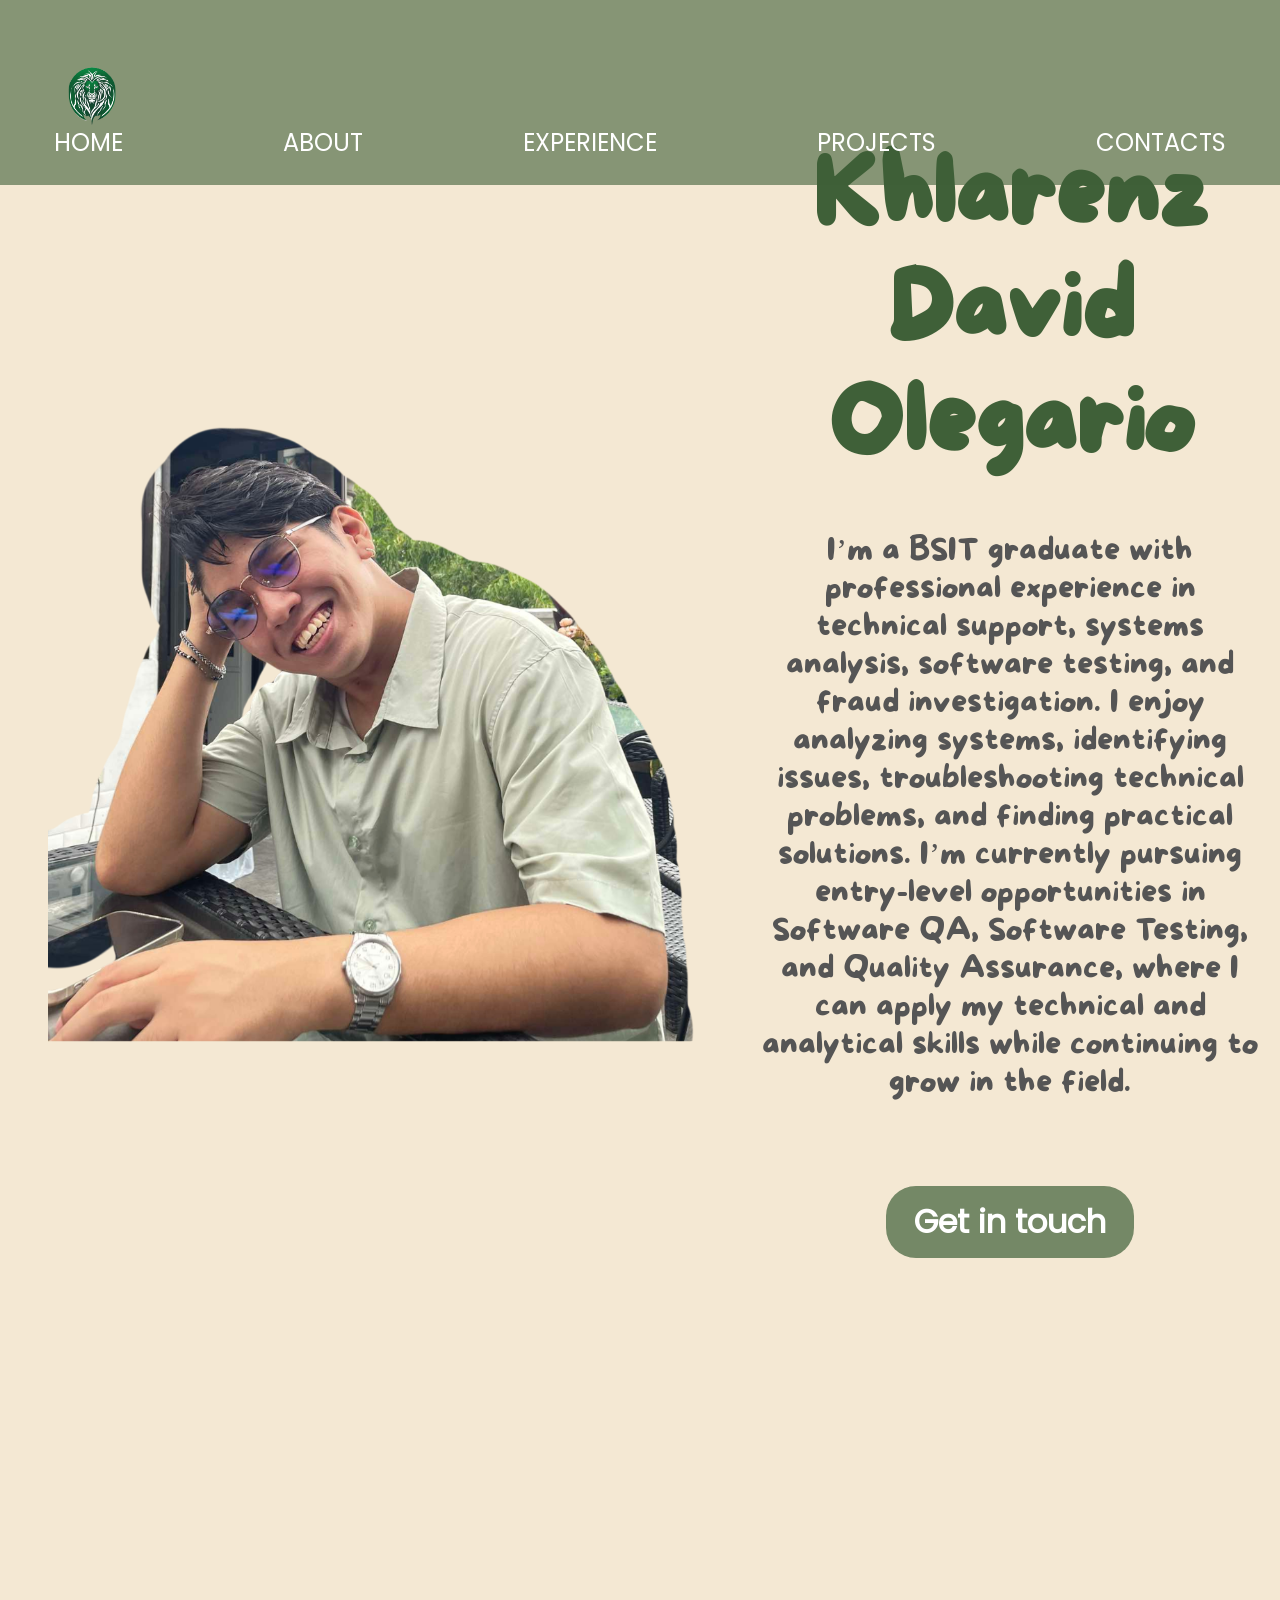
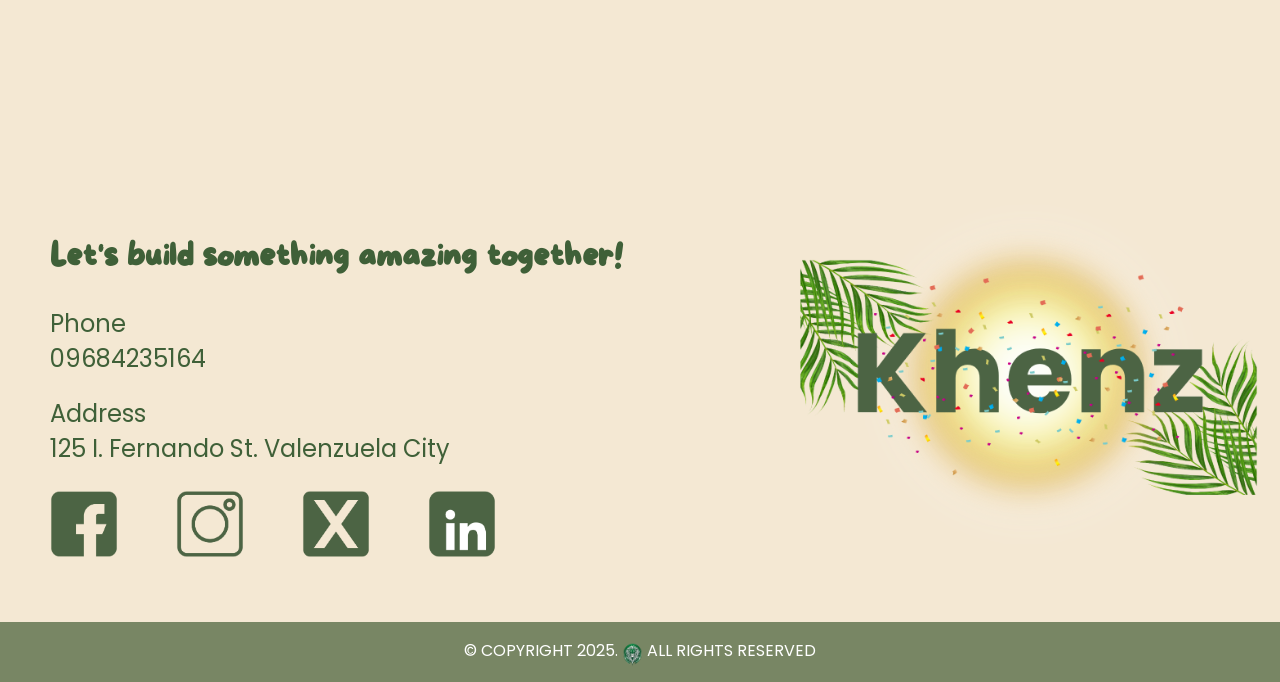
==== commit 20d06687: "Update portfolio pages" ====
--- a/index.html
+++ b/index.html
@@ -6,8 +6,8 @@
         <link rel="stylesheet" href="style.css">
         <title>Olegario Portfolio</title>
         <link rel="apple-touch-icon" sizes="180x180" href="favicon/apple-touch-icon.png">
-        <link rel="icon" type="image/png" sizes="32x32" href="favicon/favicon-32x32.png">
-        <link rel="icon" type="image/png" sizes="16x16" href="favicon/favicon-16x16.png">
+        <link rel="icon" type="image/png" sizes="96x96" href="favicon/favicon-96x96.png">
+        <link rel="icon" type="image/x-icon" href="favicon/favicon.ico">
         <link rel="manifest" href="favicon/site.webmanifest">
     </head>
     
@@ -21,7 +21,7 @@
             <a href="experience.html"><button>EXPERIENCE</button></a>
             <!-- <a href="ojt.html"><button>OJT</button></a> -->
             <a href="project.html"><button>PROJECTS</button></a>
-            <a href="contact.html"><button>CONTACTS</button></a>
+            <a href="index.html#contact"><button>CONTACTS</button></a>
         </div>
         <div class="hamburger-menu" id="hamburger" onclick="toggleMenu()">☰</div>
         <div class="nav-mobile" id="nav-mobile">
@@ -30,7 +30,7 @@
             <a href="experience.html" onclick="toggleMenu()"><button>EXPERIENCE</button></a>
             <!-- <a href="ojt.html" onclick="toggleMenu()"><button>OJT</button></a> -->
             <a href="project.html" onclick="toggleMenu()"><button>PROJECTS</button></a>
-            <a href="contact.html" onclick="toggleMenu()"><button>CONTACTS</button></a>
+            <a href="index.html#contact" onclick="toggleMenu()"><button>CONTACTS</button></a>
         </div>
     </div>
     <main>
@@ -40,8 +40,8 @@
             <img src="assets/profile.png" alt="Profile Picture">
             <div class="profile-text">
             <h1>Khlarenz David Olegario</h1>
-            <p>I’m a BSIT graduate with professional experience in technical support, systems analysis, software testing, and fraud investigation. I enjoy diagnosing technical problems, understanding how systems work, and finding practical solutions. I’m currently pursuing entry-level opportunities in IT Support, IT Engineering, and System Engineering.</p>
-            <a href="contact.html"><button>Get in touch</button></a>
+            <p>I’m a BSIT graduate with professional experience in technical support, systems analysis, software testing, and fraud investigation. I enjoy analyzing systems, identifying issues, troubleshooting technical problems, and finding practical solutions. I’m currently pursuing entry-level opportunities in Software QA, Software Testing, and Quality Assurance, where I can apply my technical and analytical skills while continuing to grow in the field.</p>
+            <a href="index.html#contact"><button>Get in touch</button></a>
             </div>
         </div>
     </div>
--- a/style.css
+++ b/style.css
@@ -510,6 +510,50 @@
 
 .button:hover {
     background-color: #2c4726;
+}
+
+.back-to-top {
+    position: fixed;
+    right: 24px;
+    bottom: 24px;
+    width: 56px;
+    height: 56px;
+    border: none;
+    border-radius: 50%;
+    background: linear-gradient(135deg, #3f6038, #55784d);
+    color: #ffffff;
+    font-size: 1.8rem;
+    line-height: 1;
+    display: flex;
+    align-items: center;
+    justify-content: center;
+    cursor: pointer;
+    box-shadow: 0 10px 22px rgba(25, 45, 22, 0.28);
+    z-index: 1100;
+    opacity: 0;
+    transform: translateY(14px) scale(0.92);
+    pointer-events: none;
+    transition: opacity 0.25s ease, transform 0.25s ease, box-shadow 0.25s ease;
+}
+
+.back-to-top.visible {
+    opacity: 1;
+    transform: translateY(0) scale(1);
+    pointer-events: auto;
+}
+
+.back-to-top:hover {
+    box-shadow: 0 12px 26px rgba(25, 45, 22, 0.34);
+    transform: translateY(-2px) scale(1.04);
+}
+
+.back-to-top:active {
+    transform: translateY(0) scale(0.98);
+}
+
+.back-to-top:focus-visible {
+    outline: 3px solid rgba(255, 255, 255, 0.9);
+    outline-offset: 3px;
 }
 
 .modal {
@@ -922,7 +966,14 @@
     }
 
     .nav img {
-        display: none; /* Hide logo image on mobile */
+        display: block; /* Show the logo on mobile */
+        width: 3.8em;
+        height: auto;
+        position: static;
+        left: auto;
+        top: auto;
+        transform: none;
+        border-radius: 50%;
     }
 
     /* Show hamburger menu on mobile */
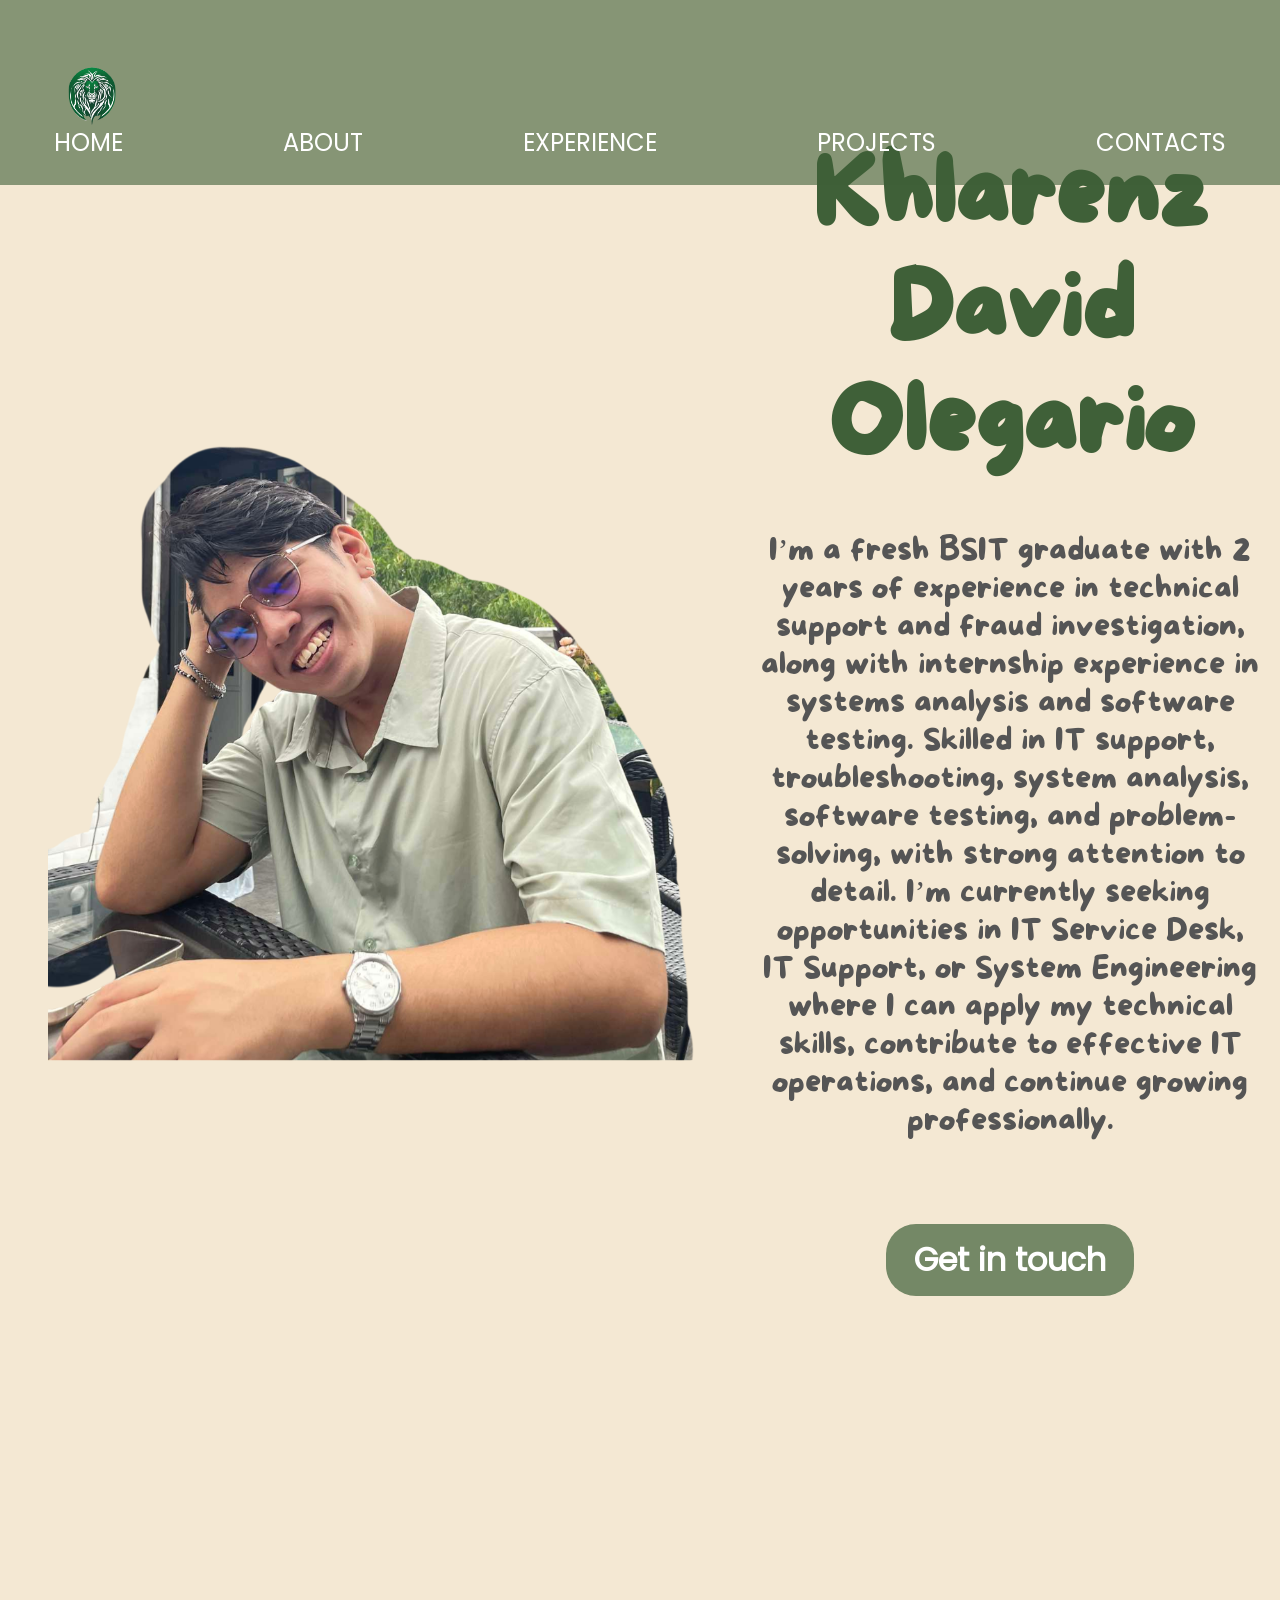
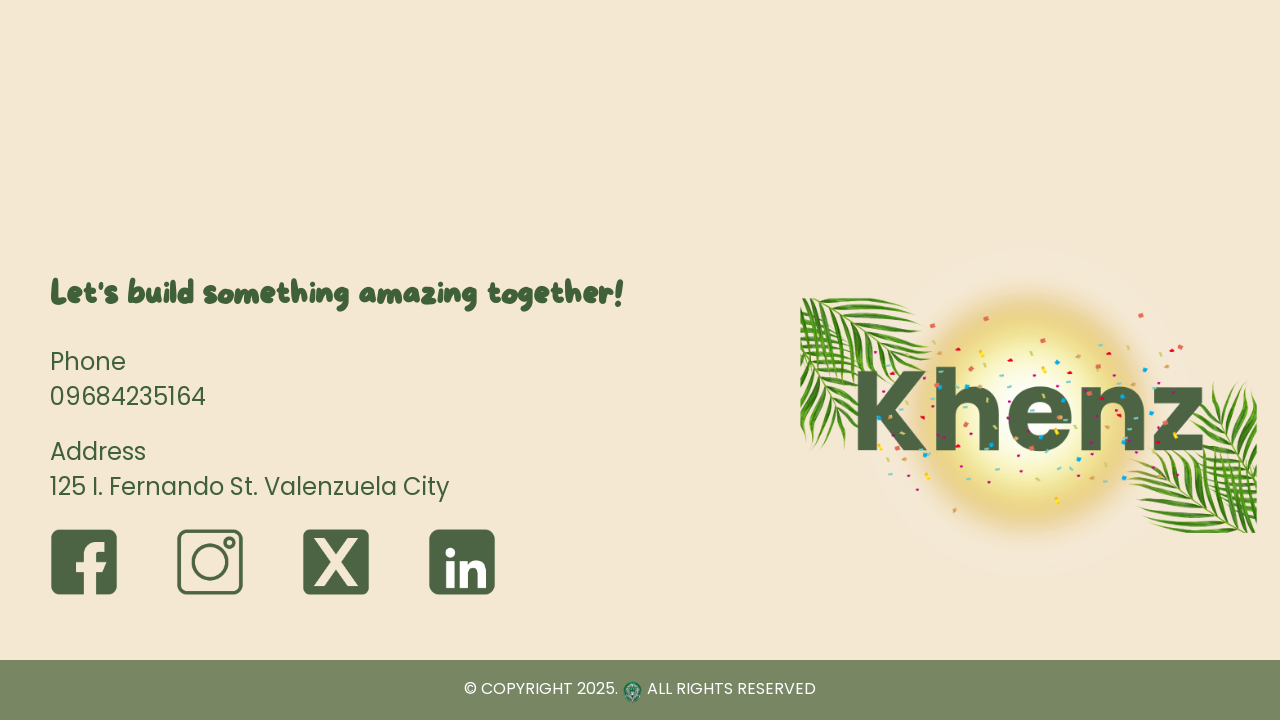
==== commit 9b33fa31: "Update portfolio profile and skills" ====
--- a/index.html
+++ b/index.html
@@ -40,7 +40,7 @@
             <img src="assets/profile.png" alt="Profile Picture">
             <div class="profile-text">
             <h1>Khlarenz David Olegario</h1>
-            <p>I’m a BSIT graduate with professional experience in technical support, systems analysis, software testing, and fraud investigation. I enjoy analyzing systems, identifying issues, troubleshooting technical problems, and finding practical solutions. I’m currently pursuing entry-level opportunities in Software QA, Software Testing, and Quality Assurance, where I can apply my technical and analytical skills while continuing to grow in the field.</p>
+            <p>I’m a fresh BSIT graduate with 2 years of experience in technical support and fraud investigation, along with internship experience in systems analysis and software testing. Skilled in IT support, troubleshooting, system analysis, software testing, and problem-solving, with strong attention to detail. I’m currently seeking opportunities in IT Service Desk, IT Support, or System Engineering where I can apply my technical skills, contribute to effective IT operations, and continue growing professionally.</p>
             <a href="index.html#contact"><button>Get in touch</button></a>
             </div>
         </div>
